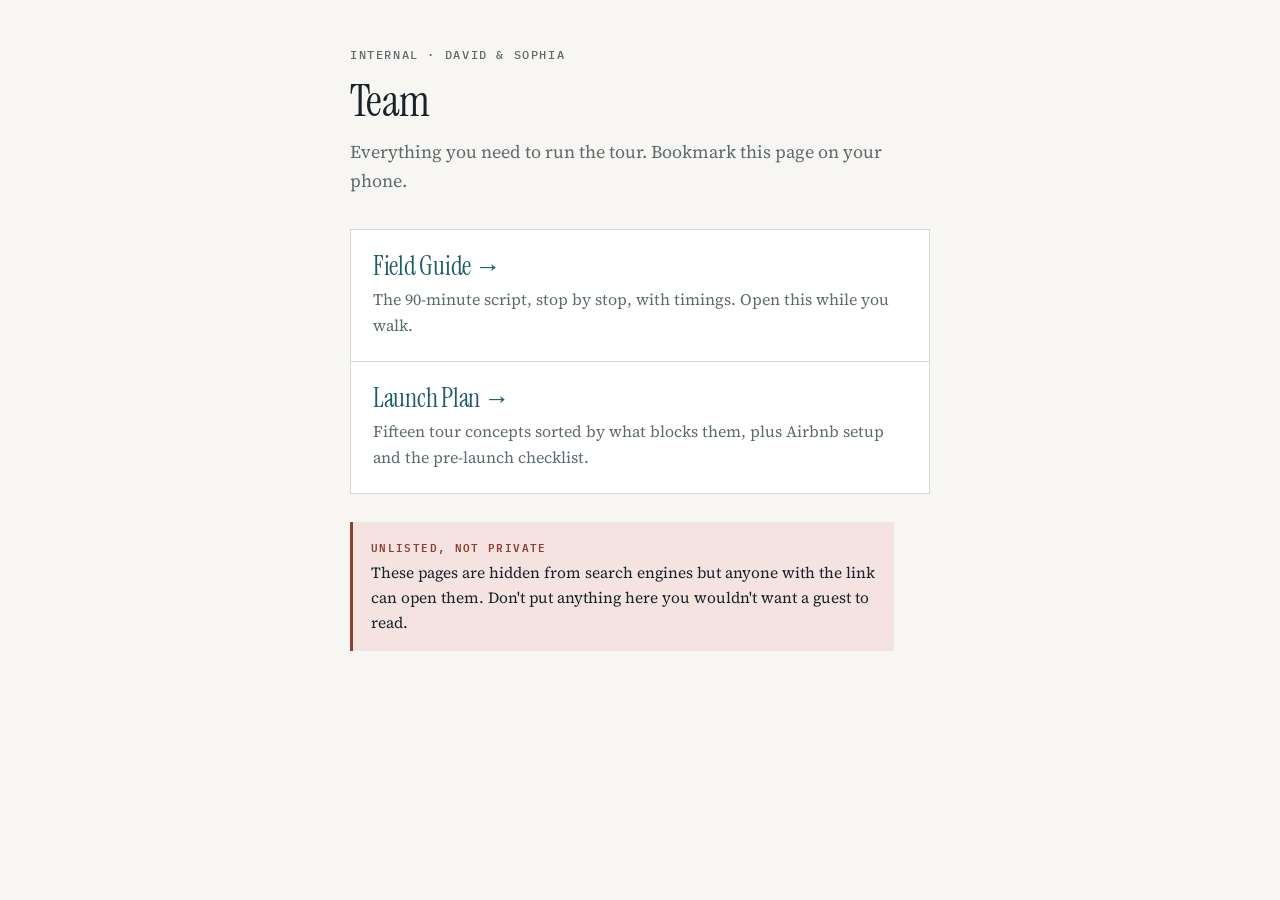
==== team/index.html @ 7918e46e "Initial site: landing page, field guide, launch plan" ====
<!doctype html>
<html lang="en">
<head>
<meta charset="utf-8">
<meta name="viewport" content="width=device-width,initial-scale=1">
<meta name="robots" content="noindex,nofollow">
<title>Team — Pepsi &amp; Palaces</title>
<link rel="preconnect" href="https://fonts.googleapis.com">
<link rel="preconnect" href="https://fonts.gstatic.com" crossorigin>
<link rel="stylesheet" href="https://fonts.googleapis.com/css2?family=Instrument+Serif&family=Source+Serif+4:opsz,wght@8..60,400;8..60,600&family=IBM+Plex+Mono:wght@400;500;600&display=swap">
<link rel="stylesheet" href="../assets/style.css">
<style>
  .hub { max-width: 620px; margin: 0 auto; padding: 46px 20px 80px; }
  .hub h1 { font-size: 44px; }
  .hub .sub { color: var(--muted); font-size: 18px; margin: 14px 0 0; }
  .links { display: grid; gap: 1px; background: var(--rule);
    border: 1px solid var(--rule); margin-top: 34px; }
  .links a { background: var(--surface); padding: 22px; text-decoration: none;
    color: inherit; display: block; }
  .links a:hover { background: var(--surface-2); }
  .links h2 { font-size: 26px; color: var(--river); }
  .links p { font-size: 16px; color: var(--muted); margin: 6px 0 0; }
  .warn { margin-top: 28px; background: var(--clay-soft);
    border-left: 3px solid var(--clay); padding: 16px 18px; font-size: 15.5px; }
  .warn b { font-family: var(--mono); font-size: 10.5px; font-weight: 600;
    letter-spacing: .13em; text-transform: uppercase; color: var(--clay);
    display: block; margin-bottom: 5px; }
</style>
</head>
<body>
<main class="hub">
  <p class="eyebrow">Internal · David &amp; Sophia</p>
  <h1>Team</h1>
  <p class="sub">Everything you need to run the tour. Bookmark this page on your phone.</p>

  <nav class="links">
    <a href="guide/">
      <h2>Field Guide →</h2>
      <p>The 90-minute script, stop by stop, with timings. Open this while you walk.</p>
    </a>
    <a href="plan/">
      <h2>Launch Plan →</h2>
      <p>Fifteen tour concepts sorted by what blocks them, plus Airbnb setup and the pre-launch checklist.</p>
    </a>
  </nav>

  <p class="warn"><b>Unlisted, not private</b>These pages are hidden from search engines but anyone with the link can open them. Don't put anything here you wouldn't want a guest to read.</p>
</main>
</body>
</html>
---- assets/style.css ----
/* HTours — shared design tokens. One system across the public site and the team pages. */
:root {
  --ink:#16232b; --paper:#f7f6f2; --surface:#fff; --surface-2:#eeeeea;
  --rule:#d5d8d5; --muted:#5d6b6f;
  --river:#1c5c68; --river-soft:#e2edee;
  --brass:#966f2c; --brass-soft:#f0e7d5;
  --clay:#8c4033; --clay-soft:#f4e3e0;
  --shadow:0 1px 2px rgba(22,35,43,.06);
  --display:"Instrument Serif",Georgia,"Times New Roman",serif;
  --body:"Source Serif 4",Georgia,serif;
  --mono:"IBM Plex Mono",ui-monospace,"SF Mono",Menlo,monospace;
}
@media (prefers-color-scheme:dark){:root:not([data-theme="light"]){
  --ink:#eef2f1; --paper:#101a1f; --surface:#16232b; --surface-2:#1d2d35;
  --rule:#2c3f48; --muted:#9aabb0;
  --river:#6fc4d0; --river-soft:#17323a;
  --brass:#d9ad63; --brass-soft:#2b2517;
  --clay:#e08d7d; --clay-soft:#33201d;
  --shadow:0 1px 2px rgba(0,0,0,.3);
}}
:root[data-theme="dark"]{
  --ink:#eef2f1; --paper:#101a1f; --surface:#16232b; --surface-2:#1d2d35;
  --rule:#2c3f48; --muted:#9aabb0;
  --river:#6fc4d0; --river-soft:#17323a;
  --brass:#d9ad63; --brass-soft:#2b2517;
  --clay:#e08d7d; --clay-soft:#33201d;
  --shadow:0 1px 2px rgba(0,0,0,.3);
}
*{box-sizing:border-box}
html{color-scheme:light dark}
body{margin:0;background:var(--paper);color:var(--ink);font-family:var(--body);
  font-size:17px;line-height:1.62;-webkit-font-smoothing:antialiased}
img{max-width:100%}
a{color:var(--river);text-underline-offset:2px}
a:focus-visible,button:focus-visible{outline:2px solid var(--brass);outline-offset:3px;border-radius:2px}
.wrap{max-width:940px;margin:0 auto;padding:0 28px 96px}
.eyebrow{font-family:var(--mono);font-size:11.5px;font-weight:500;letter-spacing:.14em;
  text-transform:uppercase;color:var(--muted)}
h1{font-family:var(--display);font-weight:400;letter-spacing:-.015em;line-height:.98;
  margin:14px 0 0;text-wrap:balance}
h2,h3{font-family:var(--display);font-weight:400;line-height:1.12;margin:0;letter-spacing:-.01em}
p{margin:0 0 15px;max-width:68ch}
p:last-child{margin-bottom:0}
@media (prefers-reduced-motion:reduce){*{animation:none!important;transition:none!important}}
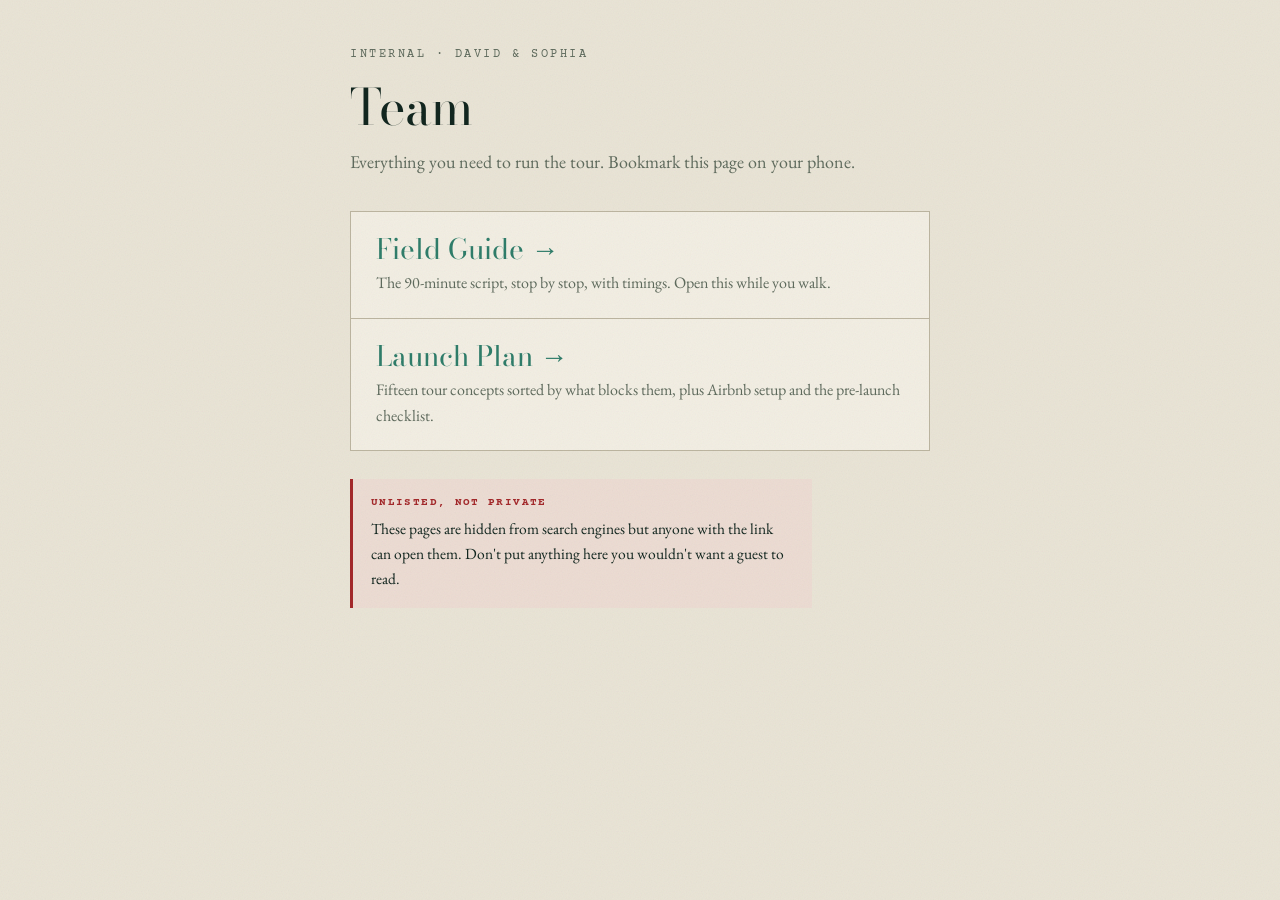
==== commit 7a24127c: "Redesign: 1898 apothecary broadside identity across the site" ====
--- a/team/index.html
+++ b/team/index.html
@@ -7,23 +7,25 @@
 <title>Team — Pepsi &amp; Palaces</title>
 <link rel="preconnect" href="https://fonts.googleapis.com">
 <link rel="preconnect" href="https://fonts.gstatic.com" crossorigin>
-<link rel="stylesheet" href="https://fonts.googleapis.com/css2?family=Instrument+Serif&family=Source+Serif+4:opsz,wght@8..60,400;8..60,600&family=IBM+Plex+Mono:wght@400;500;600&display=swap">
+<link rel="stylesheet" href="https://fonts.googleapis.com/css2?family=Bodoni+Moda:opsz,wght@6..96,400;6..96,600&family=EB+Garamond:wght@400;500&family=Courier+Prime:wght@400;700&display=swap">
 <link rel="stylesheet" href="../assets/style.css">
 <style>
   .hub { max-width: 620px; margin: 0 auto; padding: 46px 20px 80px; }
-  .hub h1 { font-size: 44px; }
+  .hub h1 { font-size: 50px; }
   .hub .sub { color: var(--muted); font-size: 18px; margin: 14px 0 0; }
   .links { display: grid; gap: 1px; background: var(--rule);
     border: 1px solid var(--rule); margin-top: 34px; }
   .links a { background: var(--surface); padding: 22px; text-decoration: none;
     color: inherit; display: block; }
   .links a:hover { background: var(--surface-2); }
-  .links h2 { font-size: 26px; color: var(--river); }
+  .links a { border-left: 3px solid transparent; transition: border-color .15s ease; }
+  .links a:hover { border-left-color: var(--verdigris); }
+  .links h2 { font-size: 28px; color: var(--verdigris); }
   .links p { font-size: 16px; color: var(--muted); margin: 6px 0 0; }
-  .warn { margin-top: 28px; background: var(--clay-soft);
-    border-left: 3px solid var(--clay); padding: 16px 18px; font-size: 15.5px; }
-  .warn b { font-family: var(--mono); font-size: 10.5px; font-weight: 600;
-    letter-spacing: .13em; text-transform: uppercase; color: var(--clay);
+  .warn { margin-top: 28px; background: var(--carmine-soft);
+    border-left: 3px solid var(--carmine); padding: 16px 18px; font-size: 15.5px; }
+  .warn b { font-family: var(--util); font-size: 10.5px; font-weight: 600;
+    letter-spacing: .13em; text-transform: uppercase; color: var(--carmine);
     display: block; margin-bottom: 5px; }
 </style>
 </head>
--- a/assets/style.css
+++ b/assets/style.css
@@ -1,44 +1,147 @@
-/* HTours — shared design tokens. One system across the public site and the team pages. */
+/* HTours — shared design tokens.
+   Direction: an 1898 apothecary broadside. Bradham mixed Brad's Drink behind a
+   pharmacy counter, so the site borrows that era's commercial printing —
+   letterpress rules, bottle-glass green, label stock, Didone display type. */
+
 :root {
-  --ink:#16232b; --paper:#f7f6f2; --surface:#fff; --surface-2:#eeeeea;
-  --rule:#d5d8d5; --muted:#5d6b6f;
-  --river:#1c5c68; --river-soft:#e2edee;
-  --brass:#966f2c; --brass-soft:#f0e7d5;
-  --clay:#8c4033; --clay-soft:#f4e3e0;
-  --shadow:0 1px 2px rgba(22,35,43,.06);
-  --display:"Instrument Serif",Georgia,"Times New Roman",serif;
-  --body:"Source Serif 4",Georgia,serif;
-  --mono:"IBM Plex Mono",ui-monospace,"SF Mono",Menlo,monospace;
+  /* Ink & stock */
+  --ink:        #12261f;   /* apothecary bottle glass, near-black green */
+  --paper:      #e9e4d6;   /* pharmacy label stock */
+  --surface:    #f2eee3;
+  --surface-2:  #ded8c7;
+  --rule:       #bcb5a0;
+  --muted:      #5f6b5d;
+
+  /* Accents — verdigris carries the page, carmine is spent once */
+  --verdigris:      #2f7d6a;
+  --verdigris-soft: #d5e0d6;
+  --carmine:        #a3282a;
+  --carmine-soft:   #ecdcd3;
+  --brass:          #9a7526;
+  --brass-soft:     #e3dbc2;
+
+  --shadow: 0 1px 0 rgba(18,38,31,.10);
+
+  --display: "Bodoni Moda", "Didot", Georgia, serif;
+  --body:    "EB Garamond", Georgia, serif;
+  --util:    "Courier Prime", ui-monospace, Courier, monospace;
+
+  /* Printer's grain, applied over the whole page */
+  --grain: url("data:image/svg+xml,%3Csvg xmlns='http://www.w3.org/2000/svg' width='140' height='140'%3E%3Cfilter id='n'%3E%3CfeTurbulence type='fractalNoise' baseFrequency='.82' numOctaves='4' stitchTiles='stitch'/%3E%3C/filter%3E%3Crect width='140' height='140' filter='url(%23n)' opacity='.42'/%3E%3C/svg%3E");
+  --grain-opacity: .16;
+  --grain-blend: multiply;
 }
-@media (prefers-color-scheme:dark){:root:not([data-theme="light"]){
-  --ink:#eef2f1; --paper:#101a1f; --surface:#16232b; --surface-2:#1d2d35;
-  --rule:#2c3f48; --muted:#9aabb0;
-  --river:#6fc4d0; --river-soft:#17323a;
-  --brass:#d9ad63; --brass-soft:#2b2517;
-  --clay:#e08d7d; --clay-soft:#33201d;
-  --shadow:0 1px 2px rgba(0,0,0,.3);
-}}
-:root[data-theme="dark"]{
-  --ink:#eef2f1; --paper:#101a1f; --surface:#16232b; --surface-2:#1d2d35;
-  --rule:#2c3f48; --muted:#9aabb0;
-  --river:#6fc4d0; --river-soft:#17323a;
-  --brass:#d9ad63; --brass-soft:#2b2517;
-  --clay:#e08d7d; --clay-soft:#33201d;
-  --shadow:0 1px 2px rgba(0,0,0,.3);
+
+@media (prefers-color-scheme: dark) {
+  :root:not([data-theme="light"]) {
+    --ink:        #e7e2d2;
+    --paper:      #101d18;   /* the same bottle, held up to the light */
+    --surface:    #17271f;
+    --surface-2:  #1f3329;
+    --rule:       #33473a;
+    --muted:      #9aa89a;
+    --verdigris:      #6fbfa5;
+    --verdigris-soft: #16302a;
+    --carmine:        #e0776b;
+    --carmine-soft:   #2d1c1b;
+    --brass:          #cfa855;
+    --brass-soft:     #2a2417;
+    --shadow: 0 1px 0 rgba(0,0,0,.4);
+    --grain-opacity: .10;
+    --grain-blend: overlay;
+  }
 }
-*{box-sizing:border-box}
-html{color-scheme:light dark}
-body{margin:0;background:var(--paper);color:var(--ink);font-family:var(--body);
-  font-size:17px;line-height:1.62;-webkit-font-smoothing:antialiased}
-img{max-width:100%}
-a{color:var(--river);text-underline-offset:2px}
-a:focus-visible,button:focus-visible{outline:2px solid var(--brass);outline-offset:3px;border-radius:2px}
-.wrap{max-width:940px;margin:0 auto;padding:0 28px 96px}
-.eyebrow{font-family:var(--mono);font-size:11.5px;font-weight:500;letter-spacing:.14em;
-  text-transform:uppercase;color:var(--muted)}
-h1{font-family:var(--display);font-weight:400;letter-spacing:-.015em;line-height:.98;
-  margin:14px 0 0;text-wrap:balance}
-h2,h3{font-family:var(--display);font-weight:400;line-height:1.12;margin:0;letter-spacing:-.01em}
-p{margin:0 0 15px;max-width:68ch}
-p:last-child{margin-bottom:0}
-@media (prefers-reduced-motion:reduce){*{animation:none!important;transition:none!important}}
+:root[data-theme="dark"] {
+  --ink:        #e7e2d2;
+  --paper:      #101d18;
+  --surface:    #17271f;
+  --surface-2:  #1f3329;
+  --rule:       #33473a;
+  --muted:      #9aa89a;
+  --verdigris:      #6fbfa5;
+  --verdigris-soft: #16302a;
+  --carmine:        #e0776b;
+  --carmine-soft:   #2d1c1b;
+  --brass:          #cfa855;
+  --brass-soft:     #2a2417;
+  --shadow: 0 1px 0 rgba(0,0,0,.4);
+  --grain-opacity: .10;
+  --grain-blend: overlay;
+}
+
+* { box-sizing: border-box; }
+html { color-scheme: light dark; }
+
+body {
+  margin: 0;
+  background: var(--paper);
+  color: var(--ink);
+  font-family: var(--body);
+  font-size: 19px;
+  line-height: 1.6;
+  -webkit-font-smoothing: antialiased;
+  position: relative;
+}
+body::before {
+  content: "";
+  position: fixed;
+  inset: 0;
+  background-image: var(--grain);
+  opacity: var(--grain-opacity);
+  mix-blend-mode: var(--grain-blend);
+  pointer-events: none;
+  z-index: 9999;
+}
+
+img { max-width: 100%; }
+a { color: var(--verdigris); text-underline-offset: 3px; }
+a:focus-visible, button:focus-visible {
+  outline: 2px solid var(--carmine);
+  outline-offset: 3px;
+}
+
+h1, h2, h3 {
+  font-family: var(--display);
+  font-weight: 400;
+  line-height: 1.08;
+  margin: 0;
+  text-wrap: balance;
+}
+
+p { margin: 0 0 16px; max-width: 66ch; }
+p:last-child { margin-bottom: 0; }
+
+.eyebrow {
+  font-family: var(--util);
+  font-size: 11.5px;
+  letter-spacing: .22em;
+  text-transform: uppercase;
+  color: var(--muted);
+}
+
+/* Letterpress rules — the page's connective tissue */
+.rule-double {
+  border: 0;
+  border-top: 3px solid var(--ink);
+  border-bottom: 1px solid var(--ink);
+  height: 4px;
+  margin: 0;
+}
+.fleuron {
+  display: flex;
+  align-items: center;
+  gap: 14px;
+  color: var(--brass);
+  margin: 0;
+}
+.fleuron::before, .fleuron::after {
+  content: "";
+  flex: 1;
+  height: 1px;
+  background: var(--rule);
+}
+.fleuron span { font-size: 13px; letter-spacing: .3em; }
+
+@media (prefers-reduced-motion: reduce) {
+  *, *::before, *::after { animation: none !important; transition: none !important; }
+}
